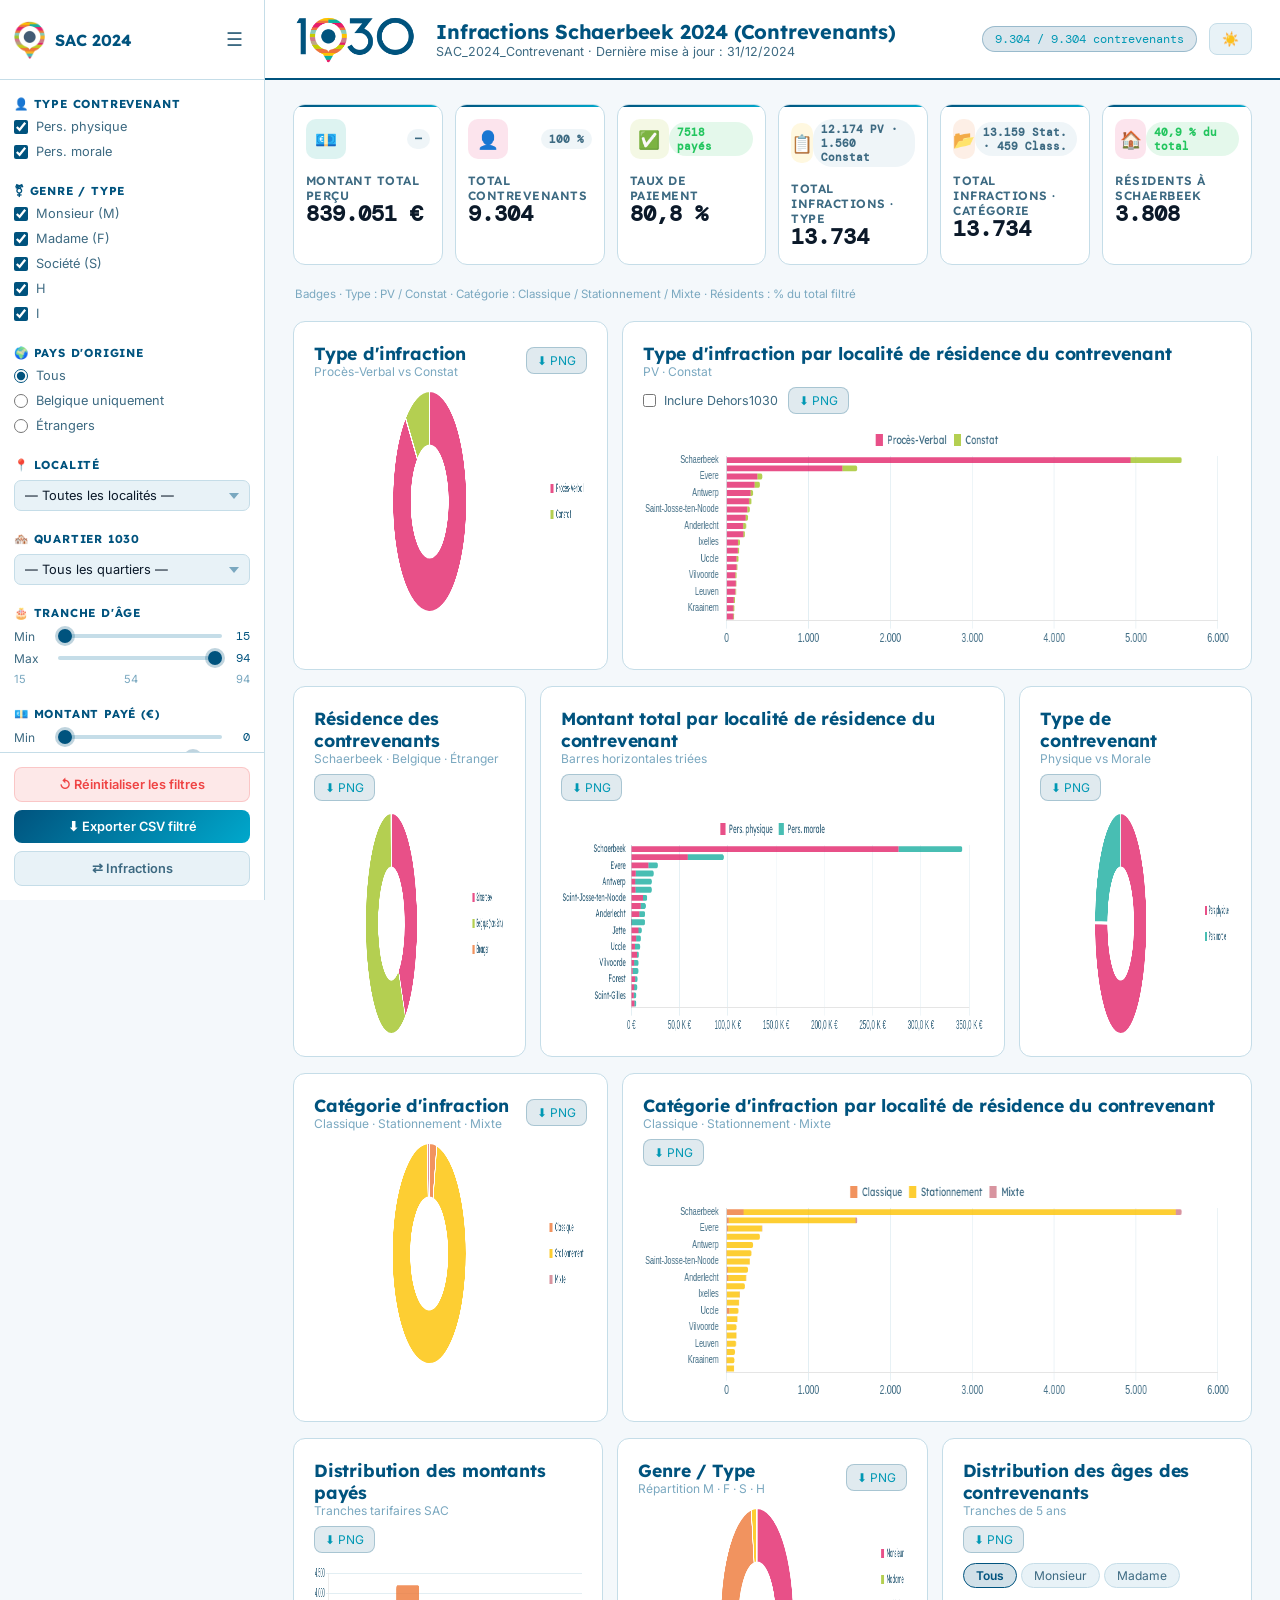
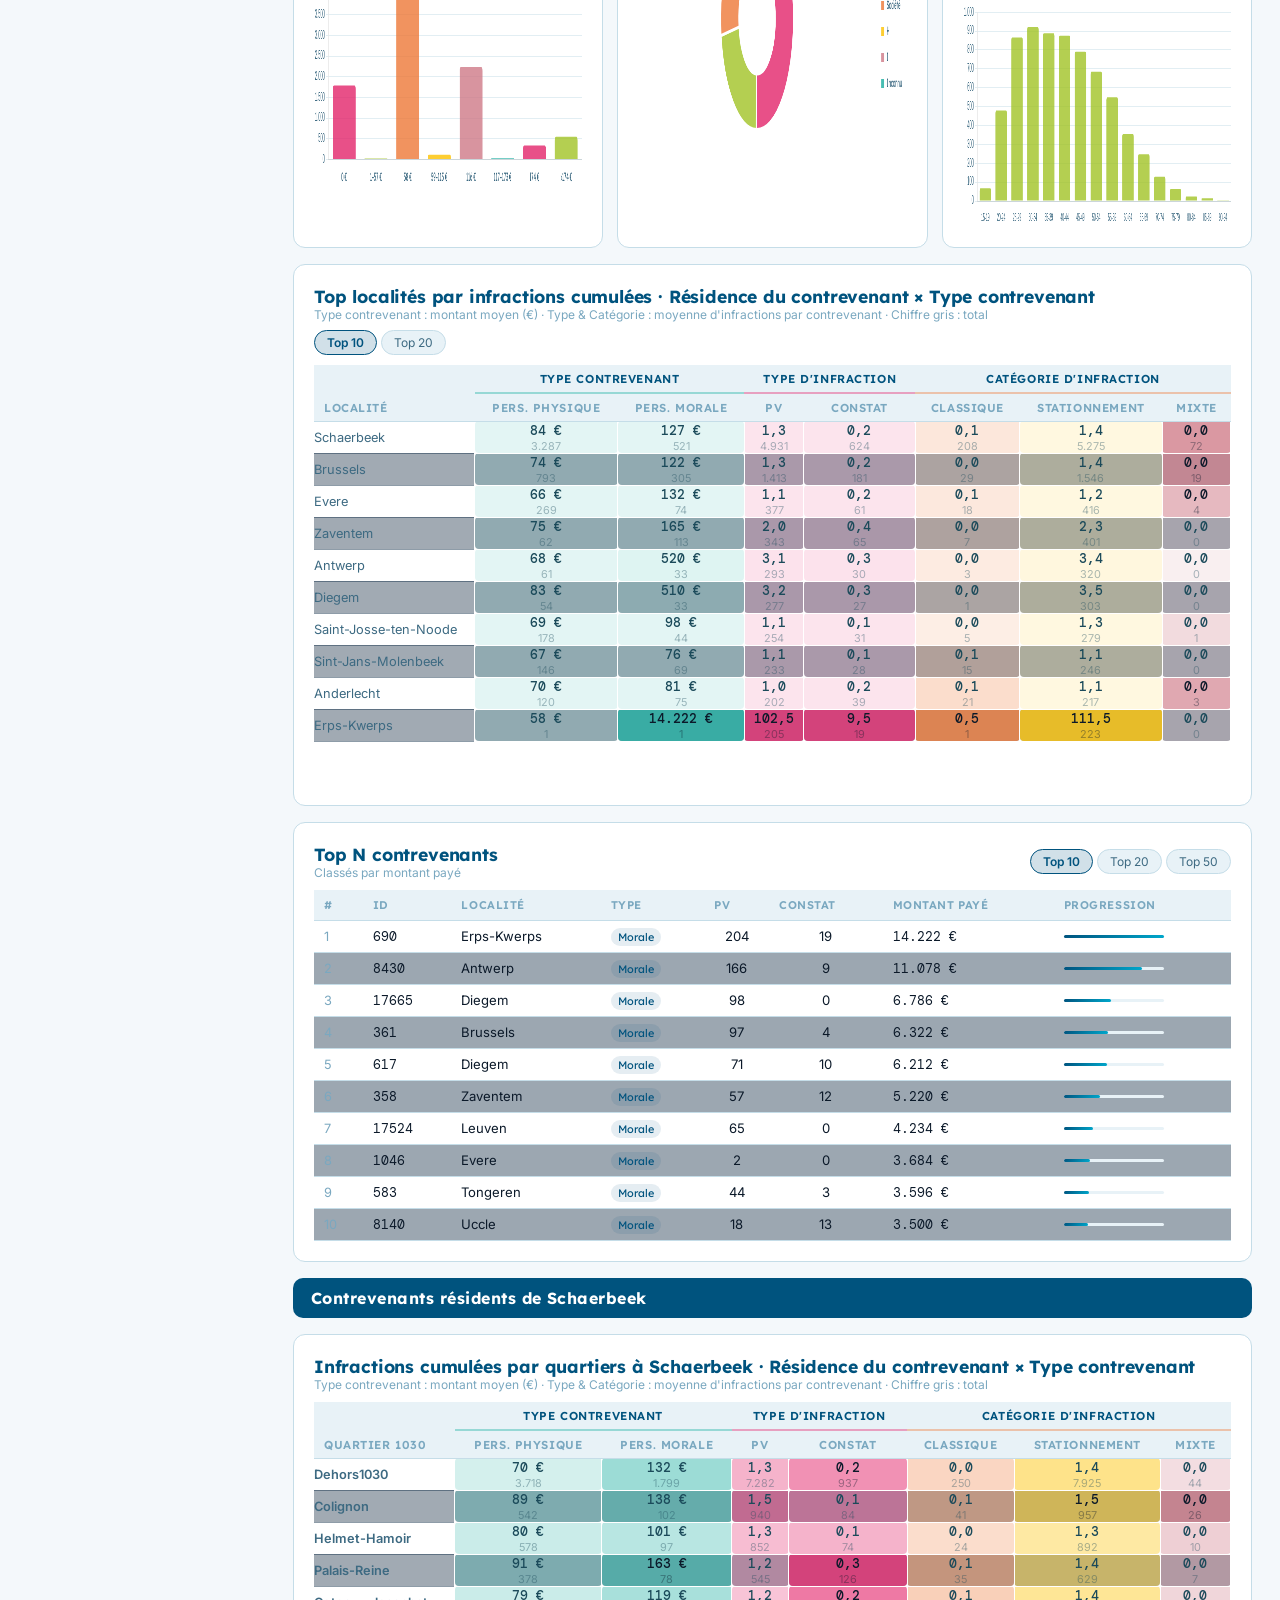
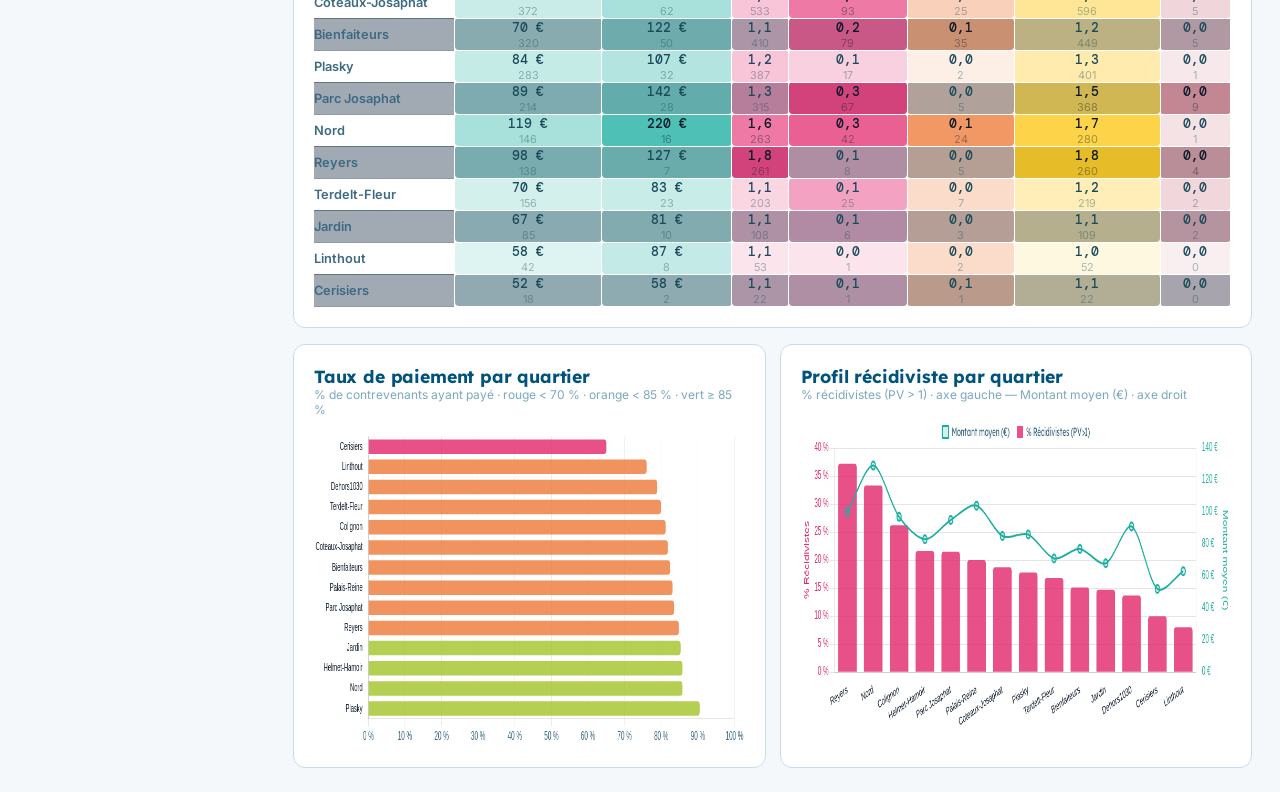
==== SAC2024_Charts1030_Contrevenant.html @ 7cb80674 "Study statistics of the Sanctions Administratives Communales (SAC) in the commune of Schaerbeek duri" ====
﻿<!DOCTYPE html>
<html lang="fr">
<head>
<meta charset="UTF-8">
<meta name="viewport" content="width=device-width,initial-scale=1">
<title>SAC 2024 — Contrevenants · Schaerbeek 1030</title>
<link href="https://fonts.googleapis.com/css2?family=Lexend+Deca:wght@300;400;600;700&family=Inter:wght@400;500;600;700&family=DM+Mono:wght@400;500&display=swap" rel="stylesheet">
<script src="js/chart.umd.min.js"></script>
<link rel="stylesheet" href="css/styles1030.css">
</head>
<body class="light">
<div id="app">

<!-- SIDEBAR -->
<aside id="sidebar">
  <div class="sbh">
    <div class="logo-area">
      <!-- logo: images/1030_Icon.png -->
      <img src="images/1030_Icon.png" class="logo-icon" alt="1030">
      <span class="logo-txt">SAC 2024</span>
    </div>
    <button id="sbToggle" title="Réduire">☰</button>
  </div>

  <div class="sb-body">
    <!-- Type contrevenant -->
    <div class="sbf">
      <span class="sbf-label">👤 Type contrevenant</span>
      <div class="cbg">
        <label class="cb-row"><input type="checkbox" id="cbPhys" checked onchange="onTypeChange()"> Pers. physique</label>
        <label class="cb-row"><input type="checkbox" id="cbMor" checked onchange="onTypeChange()"> Pers. morale</label>
      </div>
    </div>

    <!-- Genre -->
    <div class="sbf">
      <span class="sbf-label">⚧ Genre / Type</span>
      <div class="cbg">
        <label class="cb-row"><input type="checkbox" class="cbGenre" value="M" checked onchange="onGenreChange()"> Monsieur (M)</label>
        <label class="cb-row"><input type="checkbox" class="cbGenre" value="F" checked onchange="onGenreChange()"> Madame (F)</label>
        <label class="cb-row"><input type="checkbox" class="cbGenre" value="S" checked onchange="onGenreChange()"> Société (S)</label>
        <label class="cb-row"><input type="checkbox" class="cbGenre" value="H" checked onchange="onGenreChange()"> H</label>
        <label class="cb-row"><input type="checkbox" class="cbGenre" value="I" checked onchange="onGenreChange()"> I</label>
      </div>
    </div>

    <!-- Pays -->
    <div class="sbf">
      <span class="sbf-label">🌍 Pays d'origine</span>
      <div class="cbg">
        <label class="cb-row"><input type="radio" name="rPays" value="all" checked onchange="onPaysChange()"> Tous</label>
        <label class="cb-row"><input type="radio" name="rPays" value="belgium" onchange="onPaysChange()"> Belgique uniquement</label>
        <label class="cb-row"><input type="radio" name="rPays" value="autres" onchange="onPaysChange()"> Étrangers</label>
      </div>
    </div>

    <!-- Localité dropdown -->
    <div class="sbf">
      <span class="sbf-label">📍 Localité</span>
      <select id="locSearch" onchange="onLocSearch()">
        <option value="">— Toutes les localités —</option>
      </select>
      <div id="locCount" style="font-size:.7rem;color:var(--t3);margin-top:4px"></div>
    </div>

    <!-- Quartier 1030 -->
    <div class="sbf">
      <span class="sbf-label">🏘️ Quartier 1030</span>
      <select id="quartierFilter" onchange="onQuartierChange()">
        <option value="all">— Tous les quartiers —</option>
        <option value="Dehors1030">Dehors1030</option>
        <option value="Bienfaiteurs">Bienfaiteurs</option>
        <option value="Cerisiers">Cerisiers</option>
        <option value="Colignon">Colignon</option>
        <option value="Coteaux-Josaphat">Coteaux-Josaphat</option>
        <option value="Helmet-Hamoir">Helmet-Hamoir</option>
        <option value="Jardin">Jardin</option>
        <option value="Linthout">Linthout</option>
        <option value="Nord">Nord</option>
        <option value="Palais-Reine">Palais-Reine</option>
        <option value="Parc Josaphat">Parc Josaphat</option>
        <option value="Plasky">Plasky</option>
        <option value="Reyers">Reyers</option>
        <option value="Terdelt-Fleur">Terdelt-Fleur</option>
      </select>
    </div>

    <!-- Âge -->
    <div class="sbf">
      <span class="sbf-label">🎂 Tranche d'âge</span>
      <div class="slr"><label>Min</label><input type="range" id="rAgeMin" min="15" max="94" value="15" oninput="onAgeChange()"><span class="rv" id="ageMinLbl">15</span></div>
      <div class="slr"><label>Max</label><input type="range" id="rAgeMax" min="15" max="94" value="94" oninput="onAgeChange()"><span class="rv" id="ageMaxLbl">94</span></div>
      <div class="rl"><span>15</span><span>54</span><span>94</span></div>
    </div>

    <!-- Montant -->
    <div class="sbf">
      <span class="sbf-label">💶 Montant payé (€)</span>
      <div class="slr"><label>Min</label><input type="range" id="rMntMin" min="0" max="14222" value="0" step="10" oninput="onMontantChange()"><span class="rv" id="mntMinLbl">0</span></div>
      <div class="slr"><label>Max</label><input type="range" id="rMntMax" min="0" max="14222" value="14222" step="10" oninput="onMontantChange()"><span class="rv" id="mntMaxLbl">14 222</span></div>
      <div class="rl"><span>0 €</span><span>7 111 €</span><span>14 222 €</span></div>
    </div>

    <!-- Chips filtres actifs -->
    <div class="sbf">
      <span class="sbf-label">Filtres actifs</span>
      <div id="chips"></div>
    </div>
  </div>

  <div class="sb-btns">
    <button class="sb-btn" onclick="resetAll()">↺ Réinitialiser les filtres</button>
    <button class="sb-btn primary" onclick="exportCSV()">⬇ Exporter CSV filtré</button>
    <a class="bnav" href="SAC2024_Charts1030_Infractions.html">⇄ Infractions</a>
  </div>
</aside>

<!-- MAIN -->
<div id="main">
  <!-- HEADER -->
  <header id="hdr">
    <div class="hdr-left">
      <img src="images/schaerbeek1030_logo.png" class="hdr-logo" alt="Schaerbeek 1030">
      <div>
        <div class="hdr-title">Infractions Schaerbeek 2024 (Contrevenants)</div>
        <div class="hdr-sub">SAC_2024_Contrevenant · Dernière mise à jour : 31/12/2024</div>
      </div>
    </div>
    <div class="hdr-right">
      <span id="badge">9.304 / 9.304 contrevenants</span>
      <button id="themeBtn" title="Thème clair/sombre">☀️</button>
    </div>
  </header>

  <!-- CONTENT -->
  <div id="content">

    <!-- KPI ROW 1 : 4 KPIs -->
    <div class="kg">
      <div class="kc">
        <div class="kc-top">
          <div class="kico tl">💶</div>
          <div class="kbdgs">
            <span class="kbdg nu" id="k1b1">—</span>
          </div>
        </div>
        <div class="kc-label">Montant total perçu</div>
        <div class="kc-val" id="k1v">—</div>
      </div>
      <div class="kc">
        <div class="kc-top">
          <div class="kico pk">👤</div>
          <div class="kbdgs">
            <span class="kbdg nu" id="k2b1">—</span>
          </div>
        </div>
        <div class="kc-label">Total contrevenants</div>
        <div class="kc-val" id="k2v">—</div>
      </div>
      <div class="kc">
        <div class="kc-top">
          <div class="kico gr">✅</div>
          <div class="kbdgs">
            <span class="kbdg nu" id="k3b1">—</span>
          </div>
        </div>
        <div class="kc-label">Taux de paiement</div>
        <div class="kc-val" id="k3v">—</div>
      </div>
      <div class="kc">
        <div class="kc-top">
          <div class="kico yw">📋</div>
          <div class="kbdgs">
            <span class="kbdg nu" id="k4b1">—</span>
          </div>
        </div>
        <div class="kc-label">Total infractions · Type</div>
        <div class="kc-val" id="k4v">—</div>
      </div>
      <div class="kc">
        <div class="kc-top">
          <div class="kico or">📂</div>
          <div class="kbdgs">
            <span class="kbdg nu" id="k5b1">—</span>
          </div>
        </div>
        <div class="kc-label">Total infractions · Catégorie</div>
        <div class="kc-val" id="k5v">—</div>
      </div>
      <div class="kc">
        <div class="kc-top">
          <div class="kico pk">🏠</div>
          <div class="kbdgs">
            <span class="kbdg nu" id="k6b1">—</span>
          </div>
        </div>
        <div class="kc-label">Résidents à Schaerbeek</div>
        <div class="kc-val" id="k6v">—</div>
      </div>
    </div>
    <div class="knote">Badges · Type : PV / Constat · Catégorie : Classique / Stationnement / Mixte · Résidents : % du total filtré</div>

    <!-- ROW A : G4a donut + G5a barres (type d'infraction) -->
    <div class="grid-1-2">
      <div class="card">
        <div class="card-hdr">
          <div><div class="card-title">Type d'infraction</div><div class="card-sub">Procès-Verbal vs Constat</div></div>
          <button class="dl-btn" onclick="dlChart('g4c','type_infraction')">⬇ PNG</button>
        </div>
        <div class="chart-wrap" style="height:225px"><canvas id="g4c"></canvas></div>
      </div>
      <div class="card">
        <div class="card-hdr">
          <div><div class="card-title">Type d'infraction par localité de résidence du contrevenant</div><div class="card-sub">PV · Constat</div></div>
          <div style="display:flex;align-items:center;gap:10px">
            <label class="toggle-row"><input type="checkbox" id="toggleDehors" onchange="g5(getFiltered());g5b(getFiltered())"> Inclure Dehors1030</label>
            <button class="dl-btn" onclick="dlChart('g5c','type_infraction_localite')">⬇ PNG</button>
          </div>
        </div>
        <div class="chart-wrap" style="height:225px"><canvas id="g5c"></canvas></div>
      </div>
    </div>

    <!-- ROW B : G0 + G3 + G1 -->
    <div class="grid-1-2-1">
      <div class="card">
        <div class="card-hdr">
          <div><div class="card-title">Résidence des contrevenants</div><div class="card-sub">Schaerbeek · Belgique · Étranger</div></div>
          <button class="dl-btn" onclick="dlChart('g0c','residence_contrevenants')">⬇ PNG</button>
        </div>
        <div class="chart-wrap" style="height:225px"><canvas id="g0c"></canvas></div>
      </div>
      <div class="card">
        <div class="card-hdr">
          <div><div class="card-title">Montant total par localité de résidence du contrevenant</div><div class="card-sub">Barres horizontales triées</div></div>
          <button class="dl-btn" onclick="dlChart('g3c','montant_quartier')">⬇ PNG</button>
        </div>
        <div class="chart-wrap" style="height:225px"><canvas id="g3c"></canvas></div>
      </div>
      <div class="card">
        <div class="card-hdr">
          <div><div class="card-title">Type de contrevenant</div><div class="card-sub">Physique vs Morale</div></div>
          <button class="dl-btn" onclick="dlChart('g1c','type_contrevenant')">⬇ PNG</button>
        </div>
        <div class="chart-wrap" style="height:225px"><canvas id="g1c"></canvas></div>
      </div>
    </div>

    <!-- ROW C : G4b donut + G5b barres (catégorie d'infraction) -->
    <div class="grid-1-2">
      <div class="card">
        <div class="card-hdr">
          <div><div class="card-title">Catégorie d'infraction</div><div class="card-sub">Classique · Stationnement · Mixte</div></div>
          <button class="dl-btn" onclick="dlChart('g4bc','categorie_infraction')">⬇ PNG</button>
        </div>
        <div class="chart-wrap" style="height:225px"><canvas id="g4bc"></canvas></div>
      </div>
      <div class="card">
        <div class="card-hdr">
          <div><div class="card-title">Catégorie d'infraction par localité de résidence du contrevenant</div><div class="card-sub">Classique · Stationnement · Mixte</div></div>
          <button class="dl-btn" onclick="dlChart('g5bc','categorie_infraction_localite')">⬇ PNG</button>
        </div>
        <div class="chart-wrap" style="height:225px"><canvas id="g5bc"></canvas></div>
      </div>
    </div>

    <!-- ROW D : G6 + G2 + G8 -->
    <div class="grid3">
      <div class="card">
        <div class="card-hdr">
          <div><div class="card-title">Distribution des montants payés</div><div class="card-sub">Tranches tarifaires SAC</div></div>
          <button class="dl-btn" onclick="dlChart('g6c','distribution_montants')">⬇ PNG</button>
        </div>
        <div class="chart-wrap" style="height:225px"><canvas id="g6c"></canvas></div>
      </div>
      <div class="card">
        <div class="card-hdr">
          <div><div class="card-title">Genre / Type</div><div class="card-sub">Répartition M · F · S · H</div></div>
          <button class="dl-btn" onclick="dlChart('g2c','genre_type')">⬇ PNG</button>
        </div>
        <div class="chart-wrap" style="height:225px"><canvas id="g2c"></canvas></div>
      </div>
      <div class="card">
        <div class="card-hdr">
          <div><div class="card-title">Distribution des âges des contrevenants</div><div class="card-sub">Tranches de 5 ans</div></div>
          <button class="dl-btn" onclick="dlChart('g8c','distribution_ages')">⬇ PNG</button>
        </div>
        <div class="pill-row" style="margin-bottom:4px">
          <button class="pill active" onclick="setG8Pill(this,'Tous')">Tous</button>
          <button class="pill" onclick="setG8Pill(this,'M')">Monsieur</button>
          <button class="pill" onclick="setG8Pill(this,'F')">Madame</button>
        </div>
        <div class="chart-wrap" style="height:225px"><canvas id="g8c"></canvas></div>
      </div>
    </div>

    <!-- ROW F : G9 completo -->
    <div class="card">
      <div class="card-hdr">
        <div><div class="card-title">Top localités par infractions cumulées · Résidence du contrevenant × Type contrevenant</div><div class="card-sub">Type contrevenant : montant moyen (€) · Type &amp; Catégorie : moyenne d'infractions par contrevenant · Chiffre gris : total</div></div>
        <div class="pill-row">
          <button class="pill active" onclick="setG9Top(this,10)">Top 10</button>
          <button class="pill" onclick="setG9Top(this,20)">Top 20</button>
        </div>
      </div>
      <div id="g9" style="overflow-x:auto"></div>
    </div>


    <!-- ROW H : G11 — déplacé après G9 -->
    <div class="card">
      <div class="card-hdr">
        <div><div class="card-title">Top N contrevenants</div><div class="card-sub">Classés par montant payé</div></div>
        <div class="pill-row">
          <button class="pill active" onclick="setTopN(this,10)">Top 10</button>
          <button class="pill" onclick="setTopN(this,20)">Top 20</button>
          <button class="pill" onclick="setTopN(this,50)">Top 50</button>
        </div>
      </div>
      <div id="g11" style="overflow-x:auto"></div>
    </div>

    <!-- SECTION : Résidents de Schaerbeek -->
    <div class="section-hdr">Contrevenants résidents de Schaerbeek</div>

    <!-- ROW G9b : Heatmap par Quartier 1030 -->
    <div class="card">
      <div class="card-hdr">
        <div><div class="card-title">Infractions cumulées par quartiers à Schaerbeek · Résidence du contrevenant × Type contrevenant</div><div class="card-sub">Type contrevenant : montant moyen (€) · Type &amp; Catégorie : moyenne d'infractions par contrevenant · Chiffre gris : total</div></div>
      </div>
      <div id="g9b" style="overflow-x:auto"></div>
    </div>

    <!-- ROW G12-G13 : Taux paiement + Profil récidiviste par quartier -->
    <div class="grid2">
      <div class="card">
        <div class="card-hdr">
          <div>
            <div class="card-title">Taux de paiement par quartier</div>
            <div class="card-sub">% de contrevenants ayant payé · rouge &lt; 70 % · orange &lt; 85 % · vert ≥ 85 %</div>
          </div>
        </div>
        <div style="height:320px;position:relative"><canvas id="g12c"></canvas></div>
      </div>
      <div class="card">
        <div class="card-hdr">
          <div>
            <div class="card-title">Profil récidiviste par quartier</div>
            <div class="card-sub">% récidivistes (PV &gt; 1) · axe gauche — Montant moyen (€) · axe droit</div>
          </div>
        </div>
        <div style="height:320px;position:relative"><canvas id="g13c"></canvas></div>
      </div>
    </div>

  </div><!-- /content -->
</div><!-- /main -->
</div><!-- /app -->

<script src="data/SAC2024_Contrevenant.js"></script>
<script src="js/dashboard_contrevenant.js"></script>
</body>
</html>
---- css/styles1030.css ----
/* ═══════════════════════════════════════════════════════════════
   GIS1030 · SAC 2024 · Feuille de styles unifiée
   Couvre : SAC2024_Charts1030_Contrevenant.html
            SAC2024_Charts1030_Infractions.html
   ═══════════════════════════════════════════════════════════════ */

/* ── VARIABLES ──────────────────────────────────────────────── */
:root{
  --bg:#0b1929;--card:#0f2337;--card2:#142b42;
  --border:#1e3a52;--p1:#00537e;--p2:#00a8cc;
  --grad:linear-gradient(135deg,#00537e,#00a8cc);
  --green:#22c55e;--red:#ef4444;--orange:#f97316;
  --yellow:#eab308;--teal:#00bcd4;--pink:#ec4899;
  --t1:#e8f4f8;--t2:#7aa8c0;--t3:#3d6a82;
  --sb-w:265px;--sb-col:54px;--hdr:80px;--tr:0.3s ease;
}
body.light{
  --bg:#f4f8fb;--card:#ffffff;--card2:#e8f2f7;
  --border:#c5dde8;--t1:#0b1929;--t2:#3d6a82;--t3:#7aa8c0;
  --p1:#00537e;--p2:#0098b4;
}

/* ── BASE ───────────────────────────────────────────────────── */
*,*::before,*::after{box-sizing:border-box;margin:0;padding:0}
html{scroll-behavior:smooth}
body{font-family:'Inter',sans-serif;background:var(--bg);color:var(--t1);min-height:100vh;transition:background var(--tr),color var(--tr)}
::-webkit-scrollbar{width:5px;height:5px}
::-webkit-scrollbar-track{background:var(--bg)}
::-webkit-scrollbar-thumb{background:#1e3a52;border-radius:3px}
::-webkit-scrollbar-thumb:hover{background:var(--p1)}

/* ── APP WRAPPER ────────────────────────────────────────────── */
#app{display:flex;min-height:100vh}

/* ── SIDEBAR ────────────────────────────────────────────────── */
#sidebar{
  position:fixed;top:0;left:0;height:100vh;width:var(--sb-w);
  background:var(--card);border-right:1px solid var(--border);
  display:flex;flex-direction:column;transition:width var(--tr);
  z-index:100;overflow:hidden;
}
/* Contrevenant: .collapsed — Infraction: .col */
#sidebar.collapsed,#sidebar.col{width:var(--sb-col)}
#sidebar.collapsed .sb-body,#sidebar.col .sbc{opacity:0;visibility:hidden;pointer-events:none;transition:opacity var(--tr),visibility var(--tr)}
#sidebar.collapsed .logo-txt,#sidebar.col .logo-txt{display:none}
#sidebar.collapsed .sb-btns{max-height:0;overflow:hidden;opacity:0;padding:0;pointer-events:none}
#sidebar.collapsed .sbh,#sidebar.col .sbh{justify-content:space-between;padding:0 8px}
#sidebar.collapsed #sbToggle,#sidebar.col .tbtn{color:var(--p1);background:rgba(0,83,126,.12);border-radius:8px;width:40px;height:40px}

/* ── SIDEBAR HEADER ─────────────────────────────────────────── */
.sbh{display:flex;align-items:center;justify-content:space-between;padding:0 14px;height:var(--hdr);border-bottom:1px solid var(--border);flex-shrink:0;background:var(--card);position:sticky;top:0;z-index:2}
.logo-area{display:flex;align-items:center;gap:10px;overflow:hidden}
.logo-icon{height:38px;width:auto;flex-shrink:0}
.logo-txt{font-size:1rem;font-weight:700;font-family:'Lexend Deca',sans-serif;color:var(--p1);white-space:nowrap}

/* Toggle: #sbToggle (Contrevenant) · .tbtn (Infraction) */
#sbToggle,.tbtn{background:none;border:none;cursor:pointer;color:var(--t2);font-size:1.2rem;padding:6px;border-radius:6px;display:flex;align-items:center;justify-content:center;flex-shrink:0;transition:color .2s,background .2s;width:32px;height:32px}
#sbToggle:hover,.tbtn:hover{color:var(--p1);background:rgba(0,83,126,.15)}

/* ── SIDEBAR BODY ───────────────────────────────────────────── */
/* .sb-body (Contrevenant) · .sbc (Infraction) */
.sb-body,.sbc{flex:1;overflow-y:auto;overflow-x:hidden;padding:16px 14px}

/* Filter sections: .fls (Infraction) · aside .sbf (Contrevenant) */
.fls{margin-bottom:20px}
aside#sidebar .sbf{margin-bottom:20px}

/* Sidebar footer buttons: nav .sbf (Infraction only) */
nav#sidebar .sbf{padding:14px;border-top:1px solid var(--border);flex-shrink:0;display:flex;flex-direction:column;gap:8px;max-height:200px;overflow:hidden;transition:max-height var(--tr),opacity var(--tr),padding var(--tr)}
nav#sidebar.col .sbf{max-height:0;overflow:hidden;opacity:0;pointer-events:none;padding:0}

/* Filter labels: .sbf-label (Contrevenant) · .fll (Infraction) */
.sbf-label,.fll{font-size:.72rem;font-weight:700;letter-spacing:.07em;text-transform:uppercase;color:var(--p1);margin-bottom:8px;display:block;font-family:'Lexend Deca',sans-serif}
.sbf-sep{border:none;border-top:1px solid var(--border);margin:8px 0}

/* Checkboxes/radios: .cb-row (Contrevenant) · .cbi (Infraction) */
.cb-row,.cbi{display:flex;align-items:center;gap:8px;cursor:pointer;font-size:.8rem;color:var(--t2);margin-bottom:4px}
.cb-row:hover,.cbi:hover{color:var(--t1)}
.cb-row input[type=checkbox],.cbi input[type=checkbox]{width:14px;height:14px;accent-color:var(--p1);cursor:pointer}
.cb-row input[type=radio]{width:14px;height:14px;accent-color:var(--p1);cursor:pointer}
.cbg{display:flex;flex-direction:column;gap:6px}

/* Range sliders */
input[type=range]{-webkit-appearance:none;appearance:none;flex:1;height:4px;border-radius:2px;background:var(--border);outline:none;cursor:pointer;width:100%;accent-color:var(--p1)}
input[type=range]::-webkit-slider-thumb{-webkit-appearance:none;width:14px;height:14px;border-radius:50%;background:var(--p1);cursor:pointer;box-shadow:0 0 0 3px rgba(0,83,126,.25)}
input[type=range]::-moz-range-thumb{width:14px;height:14px;border-radius:50%;background:var(--p1);cursor:pointer;border:none}
.range-wrap{padding:4px 0 8px}
.range-vals{display:flex;justify-content:space-between;font-family:'DM Mono',monospace;font-size:.75rem;color:var(--t2);margin-bottom:4px}
.slr{display:flex;align-items:center;gap:8px;margin-bottom:6px}
.slr label{font-size:.75rem;color:var(--t2);white-space:nowrap;min-width:36px}
.rl{display:flex;justify-content:space-between;font-size:.7rem;color:var(--t3);margin-top:2px}
.rv{font-family:'DM Mono',monospace;font-size:.75rem;color:var(--p1);min-width:20px;text-align:right}

/* Selects (Contrevenant) — même aspect que .mst (Infraction) */
select#locSearch,select#quartierFilter{
  width:100%;padding:7px 10px;
  background-color:var(--card2);
  background-image:url("data:image/svg+xml,%3Csvg xmlns='http://www.w3.org/2000/svg' width='10' height='6'%3E%3Cpath d='M0 0l5 6 5-6z' fill='%237aa8c0'/%3E%3C/svg%3E");
  background-repeat:no-repeat;
  background-position:right 10px center;
  border:1px solid var(--border);border-radius:7px;
  color:var(--t1);font-size:.8rem;font-family:'Inter',sans-serif;
  cursor:pointer;outline:none;
  -webkit-appearance:none;appearance:none;
}
select#locSearch:focus,select#quartierFilter:focus{border-color:var(--p1)}
select#locSearch:hover,select#quartierFilter:hover{border-color:var(--p1)}

/* Multiselect dropdown (Infraction) */
.msd{position:relative}
.mst{width:100%;background:var(--card2);border:1px solid var(--border);border-radius:7px;padding:7px 10px;font-size:.8rem;color:var(--t1);cursor:pointer;display:flex;align-items:center;justify-content:space-between;font-family:'Inter',sans-serif}
.mst:hover{border-color:var(--p1)}
.msdp{position:absolute;top:calc(100% + 4px);left:0;right:0;background:var(--card2);border:1px solid var(--border);border-radius:7px;z-index:200;max-height:180px;overflow-y:auto;display:none;box-shadow:0 8px 24px rgba(0,0,0,.3)}
.msdp.open{display:block}
.mso{padding:8px 12px;font-size:.8rem;cursor:pointer;display:flex;align-items:center;gap:8px;color:var(--t2);transition:background .15s}
.mso:hover{background:rgba(0,83,126,.1);color:var(--t1)}
.mso.sel{color:var(--p1)}
.mso input[type=checkbox]{accent-color:var(--p1);width:13px;height:13px}

/* Toggle buttons (Infraction) */
.tgg{display:flex;gap:4px;flex-wrap:wrap}
.tgb{background:var(--card2);border:1px solid var(--border);border-radius:6px;padding:5px 10px;font-size:.75rem;color:var(--t2);cursor:pointer;transition:all .2s;font-family:'Inter',sans-serif}
.tgb:hover{color:var(--t1);border-color:var(--t2)}
.tgb.act{background:rgba(0,83,126,.18);border-color:var(--p1);color:var(--p1);font-weight:600}

/* Chips: #chips (Contrevenant) · .chips (Infraction) */
#chips,.chips{display:flex;flex-wrap:wrap;gap:6px;margin-top:12px;min-height:0}
.chip{display:inline-flex;align-items:center;gap:5px;background:rgba(0,83,126,.14);border:1px solid rgba(0,83,126,.35);border-radius:20px;padding:3px 10px 3px 8px;font-size:.72rem;color:var(--p1);cursor:pointer}
.chip:hover{background:rgba(0,83,126,.22)}
.chip .rm{cursor:pointer;font-size:.85rem;line-height:1;color:var(--p1);opacity:.7}
.chip .rm:hover{opacity:1}

/* Sidebar buttons (Contrevenant) */
.sb-btns{padding:14px;border-top:1px solid var(--border);flex-shrink:0;display:flex;flex-direction:column;gap:8px;transition:max-height var(--tr),opacity var(--tr),padding var(--tr)}
.sb-btn{width:100%;padding:9px;border-radius:8px;font-size:.8rem;font-family:'Inter',sans-serif;cursor:pointer;font-weight:600;transition:all .2s;border:none}
.sb-btn:not(.primary){background:rgba(239,68,68,.12);color:var(--red);border:1px solid rgba(239,68,68,.2)}
.sb-btn:not(.primary):hover{background:rgba(239,68,68,.2)}
.sb-btn.primary{background:var(--grad);color:#fff}
.sb-btn.primary:hover{opacity:.9;transform:translateY(-1px)}

/* Navigation link button (shared) */
.bnav{display:block;width:100%;padding:9px;border:1px solid var(--border);border-radius:8px;font-size:.8rem;font-family:'Inter',sans-serif;cursor:pointer;font-weight:600;transition:all .2s;text-align:center;text-decoration:none;color:var(--t2);background:var(--card2)}
.bnav:hover{border-color:var(--p2);color:var(--p2);background:rgba(0,168,204,.08)}

/* Reset/export buttons (Infraction) */
.brst,.bexp{width:100%;padding:9px;border:none;border-radius:8px;font-size:.8rem;font-family:'Inter',sans-serif;cursor:pointer;font-weight:600;transition:all .2s}
.brst{background:rgba(239,68,68,.12);color:var(--red);border:1px solid rgba(239,68,68,.2)}
.brst:hover{background:rgba(239,68,68,.2)}
.bexp{background:var(--grad);color:#fff}
.bexp:hover{opacity:.9;transform:translateY(-1px)}

/* ── MAIN ───────────────────────────────────────────────────── */
#main{margin-left:var(--sb-w);flex:1;display:flex;flex-direction:column;min-height:100vh;transition:margin-left var(--tr)}
#main.sc{margin-left:var(--sb-col)}

/* ── HEADER ─────────────────────────────────────────────────── */
#hdr{position:sticky;top:0;z-index:50;height:var(--hdr);background:var(--card);border-bottom:2px solid var(--p1);display:flex;align-items:center;justify-content:space-between;padding:0 28px;backdrop-filter:blur(10px)}

/* Contrevenant header classes */
.hdr-left,.hdl{display:flex;align-items:center;gap:18px}
.hdr-logo{height:52px;width:auto}
.hdr-title,.hdt{font-size:1.25rem;font-weight:700;color:var(--p1);font-family:'Lexend Deca',sans-serif;letter-spacing:-.01em}
.hdr-sub,.hds{font-size:.78rem;color:var(--t2);font-family:'Inter',sans-serif}
.hdr-right,.hdr2{display:flex;align-items:center;gap:12px}
.hdtt{display:flex;flex-direction:column;gap:2px}

/* Badge: #badge (Contrevenant) · #rbdg (Infraction) */
#badge,#rbdg{background:rgba(0,83,126,.14);border:1px solid rgba(0,83,126,.3);border-radius:20px;padding:4px 12px;font-size:.78rem;font-family:'DM Mono',monospace;color:var(--p2);white-space:nowrap}

/* Theme button: #themeBtn (Contrevenant) · .thbtn (Infraction) */
#themeBtn,.thbtn{background:var(--card2);border:1px solid var(--border);border-radius:8px;padding:7px 12px;font-size:.85rem;cursor:pointer;color:var(--t1);transition:all .2s}
#themeBtn:hover,.thbtn:hover{border-color:var(--p1)}

/* ── CONTENT ────────────────────────────────────────────────── */
/* #content (Contrevenant) · #cnt (Infraction) */
#content,#cnt{padding:24px 28px;flex:1}
#content{display:flex;flex-direction:column;gap:16px}

/* ── KPI ────────────────────────────────────────────────────── */
.kg{display:grid;grid-template-columns:repeat(6,1fr);gap:12px;margin-bottom:6px}
.knote{font-size:.72rem;color:var(--t3);margin:0 0 4px 2px;font-family:'Inter',sans-serif}
.kc{background:var(--card);border:1px solid var(--border);border-radius:12px;padding:14px 12px;position:relative;overflow:hidden;cursor:default;transition:transform .2s,box-shadow .2s}
.kc::before{content:'';position:absolute;top:0;left:0;right:0;height:2px;background:var(--grad)}
.kc:hover{transform:translateY(-2px);box-shadow:0 8px 30px rgba(0,0,0,.3)}
.kc.pop{animation:kpop .3s ease}
@keyframes kpop{0%{transform:scale(1)}50%{transform:scale(1.06)}100%{transform:scale(1)}}
.kc-top,.ktop{display:flex;align-items:center;justify-content:space-between;margin-bottom:14px}
.kbdgs{display:flex;flex-direction:column;align-items:flex-end;gap:4px}
.kico{width:40px;height:40px;border-radius:10px;display:flex;align-items:center;justify-content:center;font-size:1.1rem}
.kico.tl,.kico.bl{background:rgba(27,174,161,.15)}
.kico.pk,.kico.pu{background:rgba(227,37,107,.12)}
.kico.gr{background:rgba(162,196,38,.12)}
.kico.yw,.kico.tl2{background:rgba(253,194,0,.12)}
.kico.or{background:rgba(238,121,55,.12)}
.kico.rs{background:rgba(207,122,135,.12)}
.kbdg{font-size:.7rem;font-weight:600;padding:3px 8px;border-radius:20px;display:flex;align-items:center;gap:3px;font-family:'DM Mono',monospace;cursor:help}
.kbdg.up{background:rgba(34,197,94,.12);color:var(--green)}
.kbdg.dn{background:rgba(239,68,68,.12);color:var(--red)}
.kbdg.nu{background:rgba(122,168,192,.12);color:var(--t2)}
.kc-val,.kval{font-size:1.35rem;font-weight:700;font-family:'DM Mono',monospace;color:var(--t1);line-height:1.1}
.kc-label,.klbl{font-size:.75rem;color:var(--t2);margin-top:4px;font-family:'Lexend Deca',sans-serif;font-weight:600;text-transform:uppercase;letter-spacing:.04em}

/* ── SECTION HEADER (Contrevenant) ─────────────────────────── */
.section-hdr{padding:10px 18px;background:var(--p1);border-radius:10px;color:#fff;font-family:'Lexend Deca',sans-serif;font-size:1rem;font-weight:700;letter-spacing:.03em}

/* ── GRIDS ──────────────────────────────────────────────────── */
/* Contrevenant grid system */
.grid2{display:grid;grid-template-columns:1fr 1fr;gap:14px}
.grid3{display:grid;grid-template-columns:1fr 1fr 1fr;gap:14px}
.grid-1-2{display:grid;grid-template-columns:1fr 2fr;gap:14px}
.grid-1-2-1{display:grid;grid-template-columns:1fr 2fr 1fr;gap:14px}
@media(max-width:900px){.grid-1-2{grid-template-columns:1fr}}
@media(max-width:1100px){.grid-1-2-1{grid-template-columns:1fr 1fr}}
@media(max-width:900px){.grid2{grid-template-columns:1fr}}
@media(max-width:1100px){.grid3{grid-template-columns:1fr 1fr}}
@media(max-width:700px){.grid-1-2-1,.grid3{grid-template-columns:1fr}}

/* Infraction grid system */
.cr{display:grid;gap:24px;margin-bottom:24px}
.cr.c2{grid-template-columns:1fr 1fr}
.cr.c3{grid-template-columns:1fr 1fr 1fr}

/* ── CARDS ──────────────────────────────────────────────────── */
.card,.cc{background:var(--card);border:1px solid var(--border);border-radius:12px;padding:20px;display:flex;flex-direction:column;gap:10px}
.cc{margin-bottom:24px}
.card-hdr,.ch{display:flex;align-items:center;justify-content:space-between;flex-wrap:wrap;gap:8px}
.ch{margin-bottom:16px}
.card-title,.ctit{font-size:1.1rem;font-weight:700;color:var(--p1);font-family:'Lexend Deca',sans-serif;letter-spacing:-.01em}
.card-sub{font-size:.75rem;color:var(--t3)}
.chr{display:flex;align-items:center;gap:8px;flex-wrap:wrap}
.dl-btn,.dlb{background:rgba(0,83,126,.12);border:1px solid rgba(0,83,126,.25);border-radius:8px;padding:5px 10px;font-size:.75rem;color:var(--p2);cursor:pointer;transition:all .2s;font-family:'Inter',sans-serif}
.dl-btn:hover,.dlb:hover{background:rgba(0,83,126,.22)}

/* ── CHARTS ─────────────────────────────────────────────────── */
.chart-wrap{position:relative;flex:none}
.donut-wrap{width:100%;height:225px;position:relative}
canvas{width:100%!important}
#g9,#g10{height:420px!important}

/* ── PILLS ──────────────────────────────────────────────────── */
.pill-row,.pls{display:flex;gap:4px;flex-wrap:wrap;align-items:center}
.pill,.pll{background:var(--card2);border:1px solid var(--border);border-radius:20px;padding:4px 12px;font-size:.75rem;color:var(--t2);cursor:pointer;transition:all .2s;font-family:'Inter',sans-serif}
.pill:hover,.pll:hover{color:var(--t1)}
.pill.active,.pll.act{background:rgba(0,83,126,.18);border-color:var(--p1);color:var(--p1);font-weight:600}

/* ── HEATMAP — Contrevenant ─────────────────────────────────── */
.heatmap-tbl{width:100%;border-collapse:collapse;font-size:.82rem}
.heatmap-tbl th{font-family:'Lexend Deca',sans-serif;font-size:.72rem;color:var(--t3);text-transform:uppercase;letter-spacing:.05em;padding:6px 10px;text-align:center;border-bottom:1px solid var(--border)}
.heatmap-tbl td{padding:0}
.hm-label{padding:6px 12px 6px 4px;color:var(--t2);font-size:.8rem;white-space:nowrap}
.hm-cell{padding:8px 12px;text-align:center;cursor:default;transition:opacity .2s;border:1px solid var(--card);border-radius:4px}
.hm-cell:hover{opacity:.85;transform:scale(1.02)}
.hm-val{display:block;font-family:'DM Mono',monospace;font-size:.82rem;font-weight:500}
.hm-cnt{display:block;font-size:.68rem;opacity:.7}

/* ── HEATMAP GRID — Infraction ──────────────────────────────── */
#hmg{display:grid;grid-template-columns:52px repeat(12,1fr);gap:3px}
.hmc{border-radius:5px;padding:5px 2px;text-align:center;font-size:.68rem;font-family:'DM Mono',monospace;display:flex;align-items:center;justify-content:center;min-height:32px;cursor:default;transition:transform .15s;position:relative}
.hmc:hover{transform:scale(1.08);z-index:2}
.hmh{font-size:.68rem;font-weight:600;color:var(--t2);display:flex;align-items:center;justify-content:center}
.hmdl{font-size:.7rem;color:var(--t2);display:flex;align-items:center;justify-content:flex-end;padding-right:6px}

/* ── TOP TABLE — Contrevenant ───────────────────────────────── */
.top-tbl{width:100%;border-collapse:collapse;font-size:.82rem}
.top-tbl th{font-family:'Lexend Deca',sans-serif;font-size:.7rem;color:var(--t3);text-transform:uppercase;letter-spacing:.05em;padding:8px 10px;border-bottom:1px solid var(--border);text-align:left;cursor:pointer;user-select:none}
.top-tbl th:hover{color:var(--t1)}
.top-tbl td{padding:7px 10px;border-bottom:1px solid var(--border);color:var(--t1);vertical-align:middle}
.top-tbl tr.alt td{background:rgba(0,83,126,.03)}
.top-tbl tr:hover td{background:rgba(27,174,161,.06)}
.mono{font-family:'DM Mono',monospace}
.pill-type{font-size:.68rem;padding:2px 7px;border-radius:10px;font-family:'Lexend Deca',sans-serif}
.pill-type.phys{background:rgba(227,37,107,.1);color:#c01250}
.pill-type.mor{background:rgba(0,83,126,.1);color:var(--p1)}
.bar-prog{height:3px;background:var(--card2);border-radius:2px;width:100px}
.bar-fill{height:100%;background:var(--grad);border-radius:2px;transition:width .4s}

/* ── DATA TABLE — Infraction ────────────────────────────────── */
.twrp{overflow-x:auto;border-radius:8px}
table{width:100%;border-collapse:collapse;font-size:.82rem}
thead th{background:var(--card2);padding:10px 14px;text-align:left;font-size:.72rem;font-weight:600;letter-spacing:.04em;color:var(--t2);text-transform:uppercase;cursor:pointer;white-space:nowrap;user-select:none}
thead th:hover{color:var(--t1)}
thead th.sa::after{content:' ▲'}
thead th.sd::after{content:' ▼'}
tbody tr{border-bottom:1px solid rgba(30,58,82,.5);transition:background .15s}
tbody tr:nth-child(even){background:rgba(20,43,66,.4)}
tbody tr:hover{background:rgba(0,83,126,.07)}
td{padding:10px 14px;color:var(--t1)}
.tn{font-family:'DM Mono',monospace;text-align:right}
.tr2{font-family:'DM Mono',monospace;font-weight:600;text-align:right}
.tr2.g{color:var(--green)}.tr2.o{color:var(--orange)}.tr2.r{color:var(--red)}
.pb{height:3px;border-radius:2px;background:var(--border);margin-top:4px;overflow:hidden}
.pf{height:100%;background:var(--grad);border-radius:2px;transition:width .3s}
.rk{display:inline-flex;align-items:center;justify-content:center;width:24px;height:24px;border-radius:6px;background:rgba(0,83,126,.15);color:var(--p1);font-size:.75rem;font-weight:600;font-family:'DM Mono',monospace}
.tctl{display:flex;align-items:center;gap:12px;flex-wrap:wrap;margin-bottom:12px}
.dsel,.nsel{background:var(--card2);border:1px solid var(--border);border-radius:7px;padding:6px 10px;font-size:.8rem;color:var(--t1);font-family:'Inter',sans-serif;cursor:pointer;outline:none}
.dsel:focus,.nsel:focus{border-color:var(--p1)}

/* ── MISC ───────────────────────────────────────────────────── */
.toggle-row{display:flex;align-items:center;gap:8px;font-size:.78rem;color:var(--t2)}
.toggle-row input{accent-color:var(--p1)}

/* ── RESPONSIVE ─────────────────────────────────────────────── */
@media(max-width:1200px){.kg{grid-template-columns:repeat(3,1fr)}}
@media(max-width:1000px){.kg{grid-template-columns:repeat(3,1fr)}.cr.c3,.cr.c2{grid-template-columns:1fr}}
@media(max-width:700px){
  #sidebar{position:fixed}
  #main{margin-left:0!important}
  #content,#cnt{padding:16px}
  .kg{grid-template-columns:1fr 1fr}
  #hdr{padding:0 16px}
}
@media(max-width:480px){.kg{grid-template-columns:1fr}}
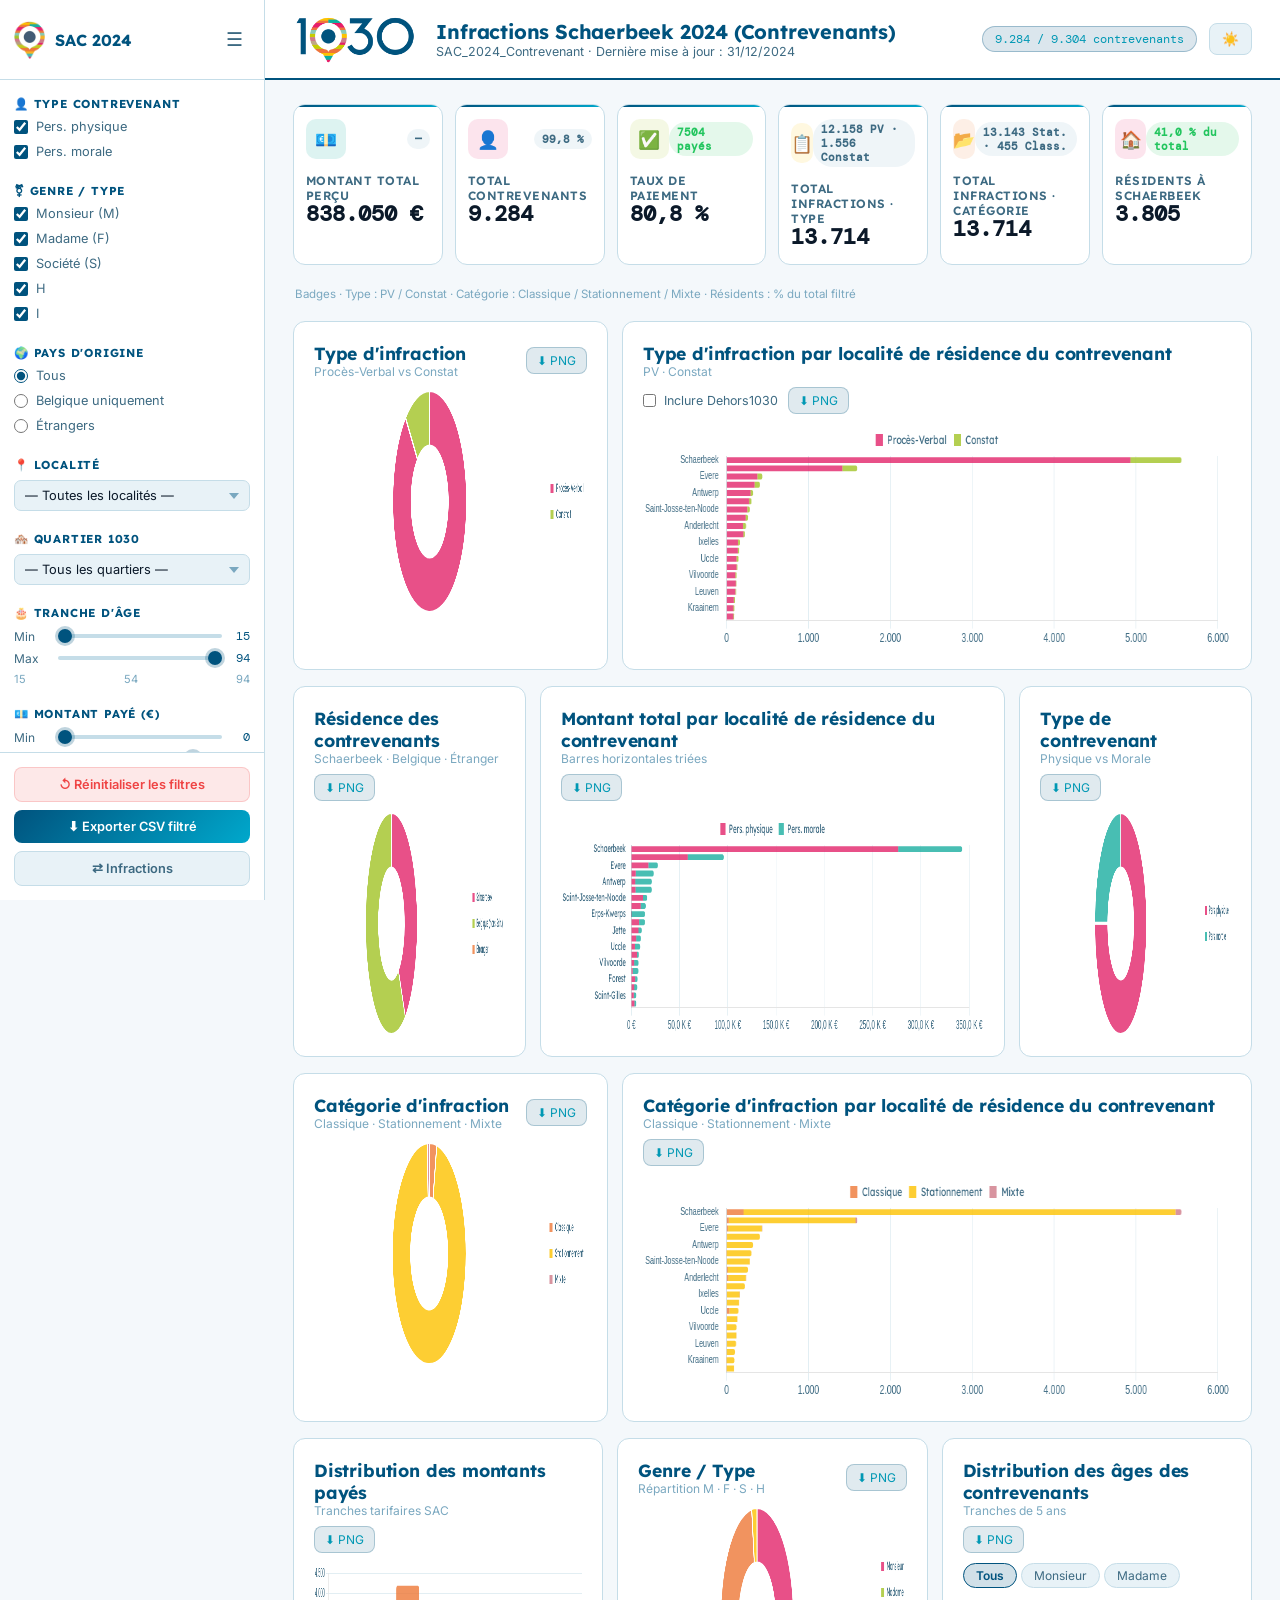
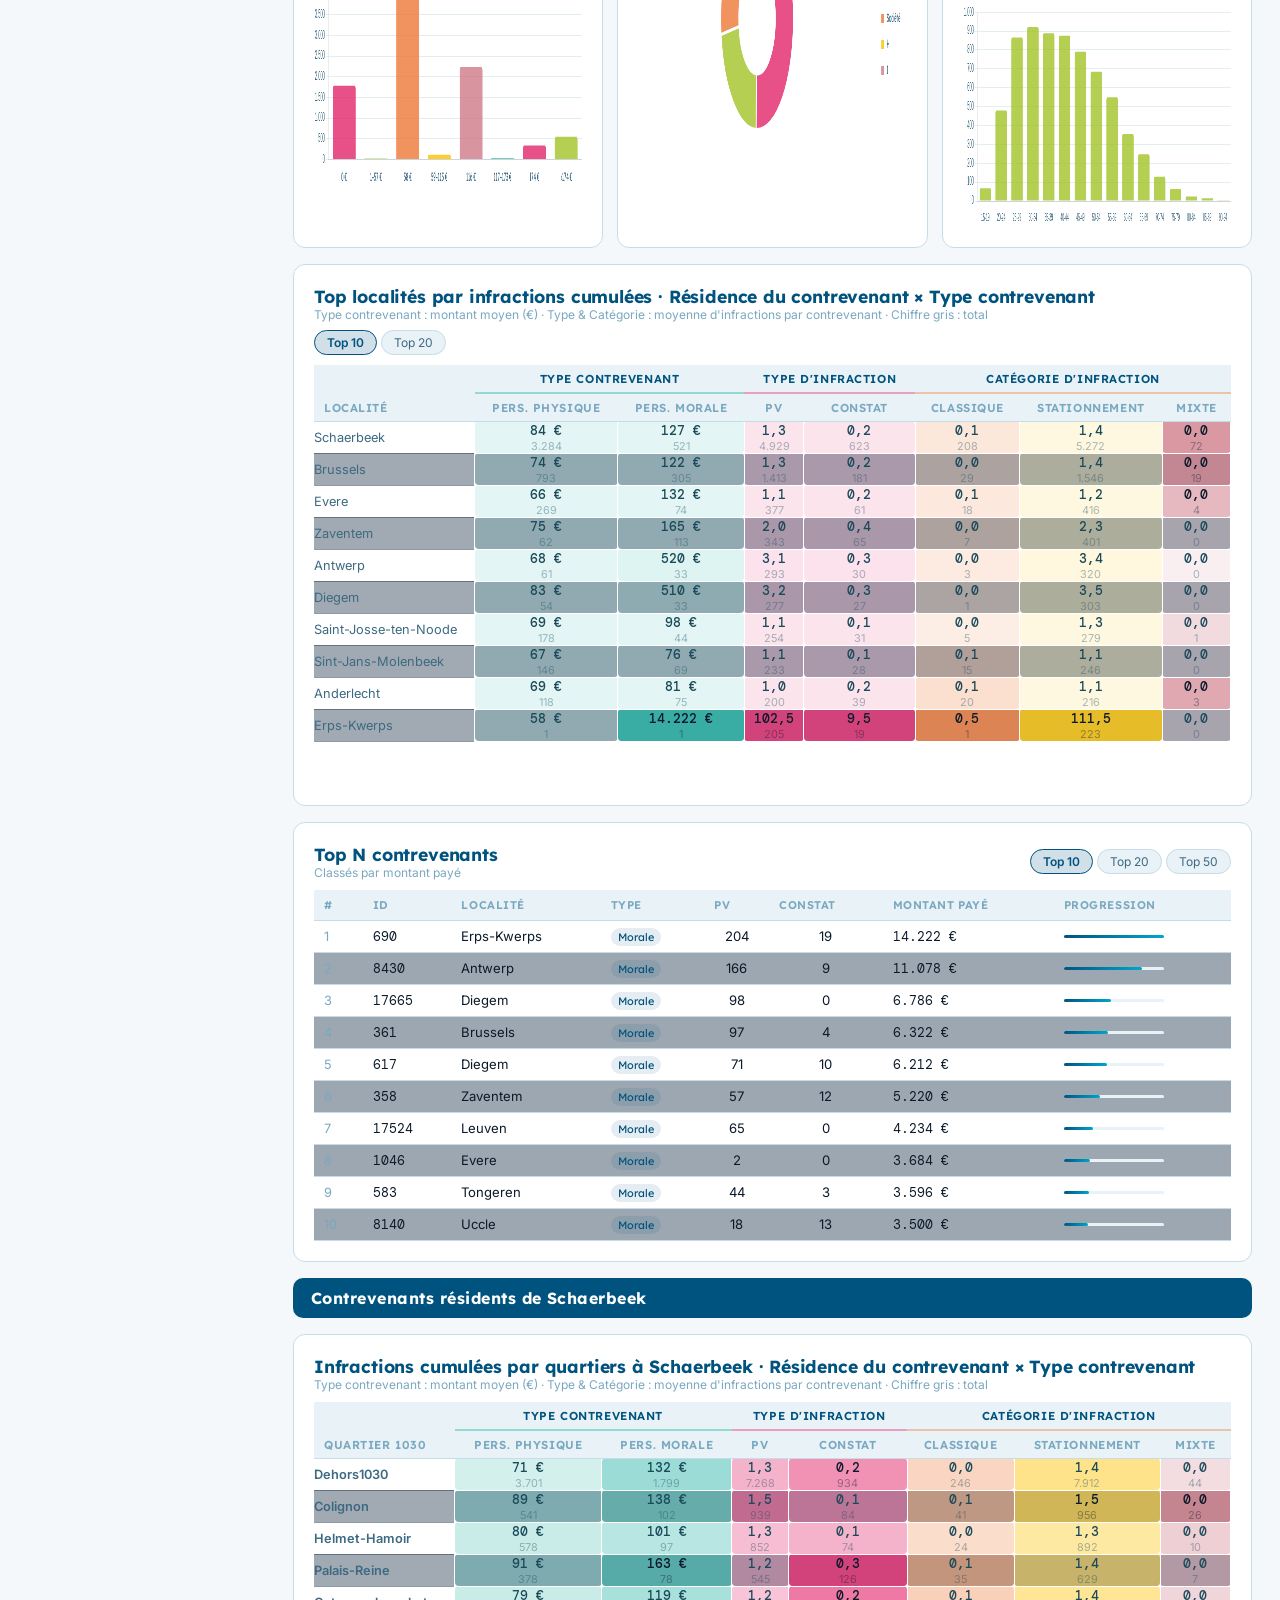
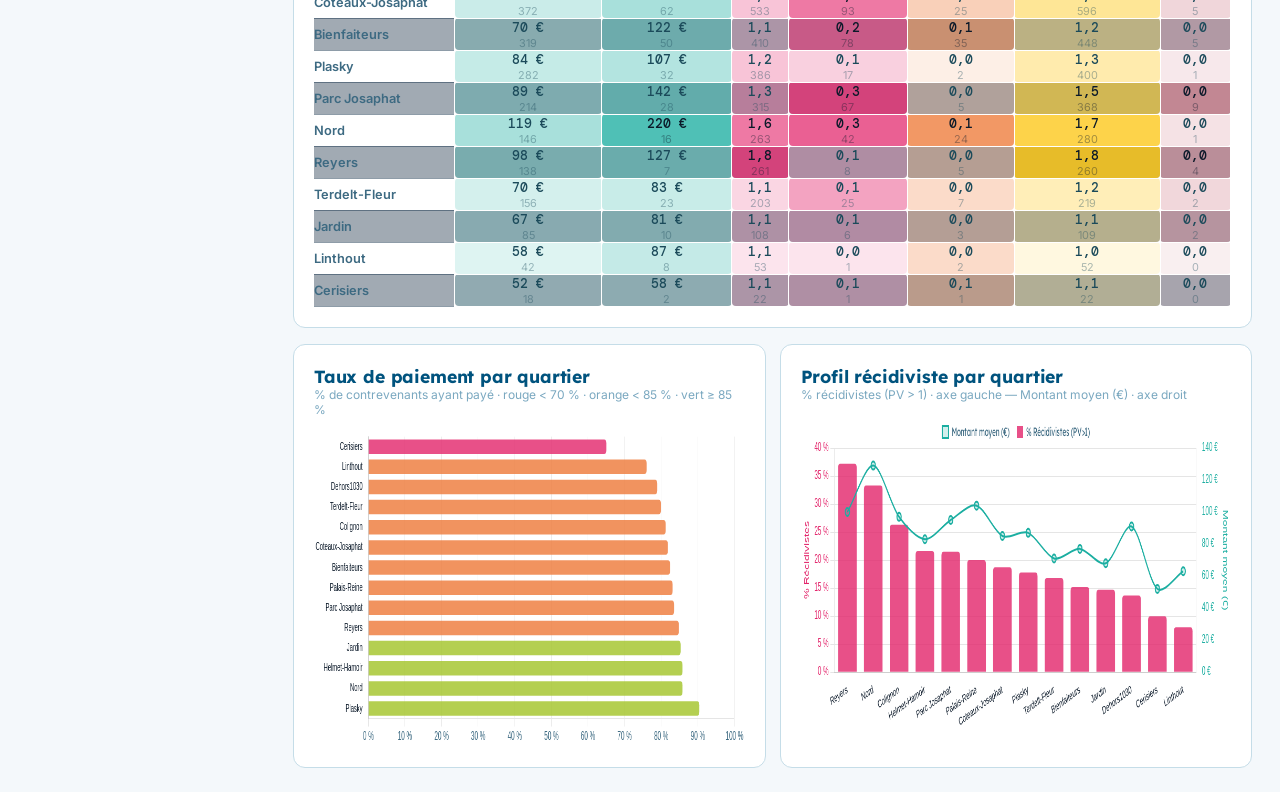
==== commit f70876e6: "Correcciones y actualizaciones. Corrections et mises à jour du dashboard. La base de données a été m" ====
--- a/SAC2024_Charts1030_Contrevenant.html
+++ b/SAC2024_Charts1030_Contrevenant.html
@@ -357,7 +357,7 @@
 </div><!-- /main -->
 </div><!-- /app -->
 
-<script src="data/SAC2024_Contrevenant.js"></script>
+<script src="data/SAC2024_Contrevenant_Data.js"></script>
 <script src="js/dashboard_contrevenant.js"></script>
 </body>
 </html>
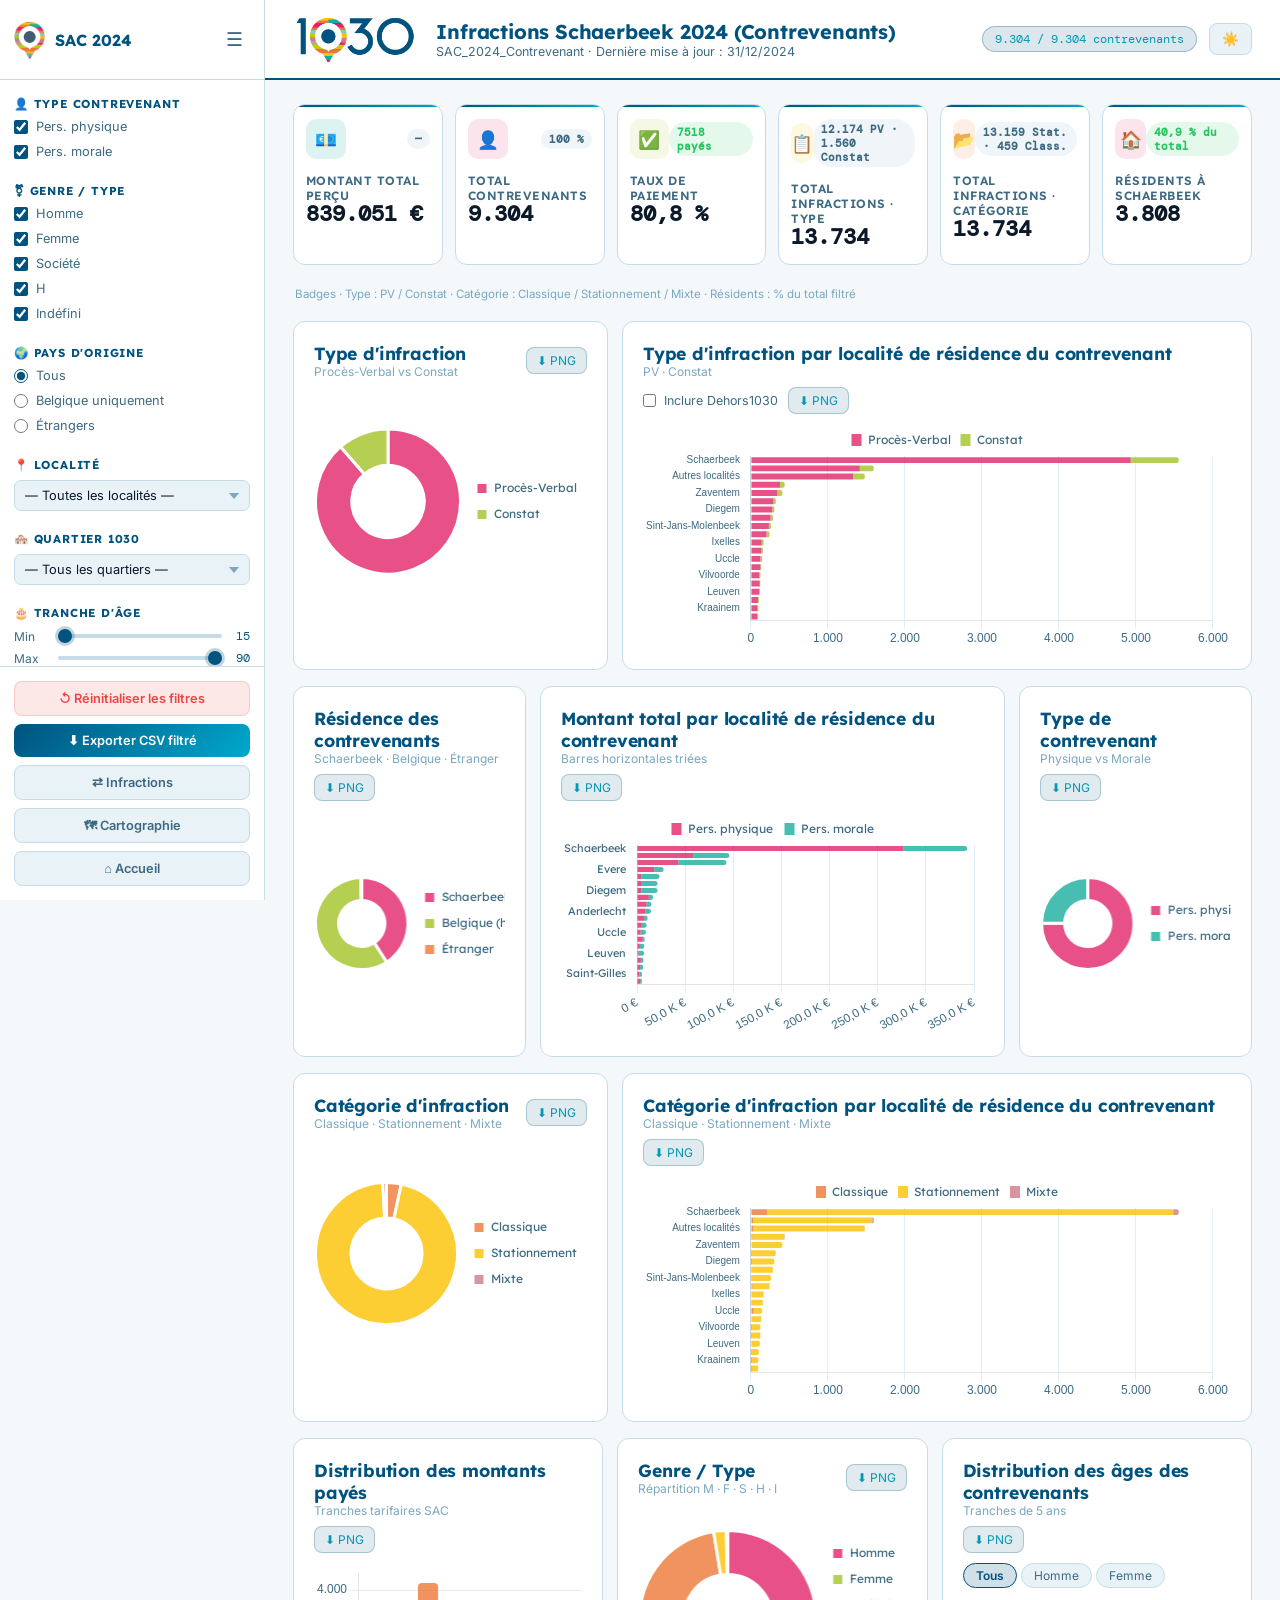
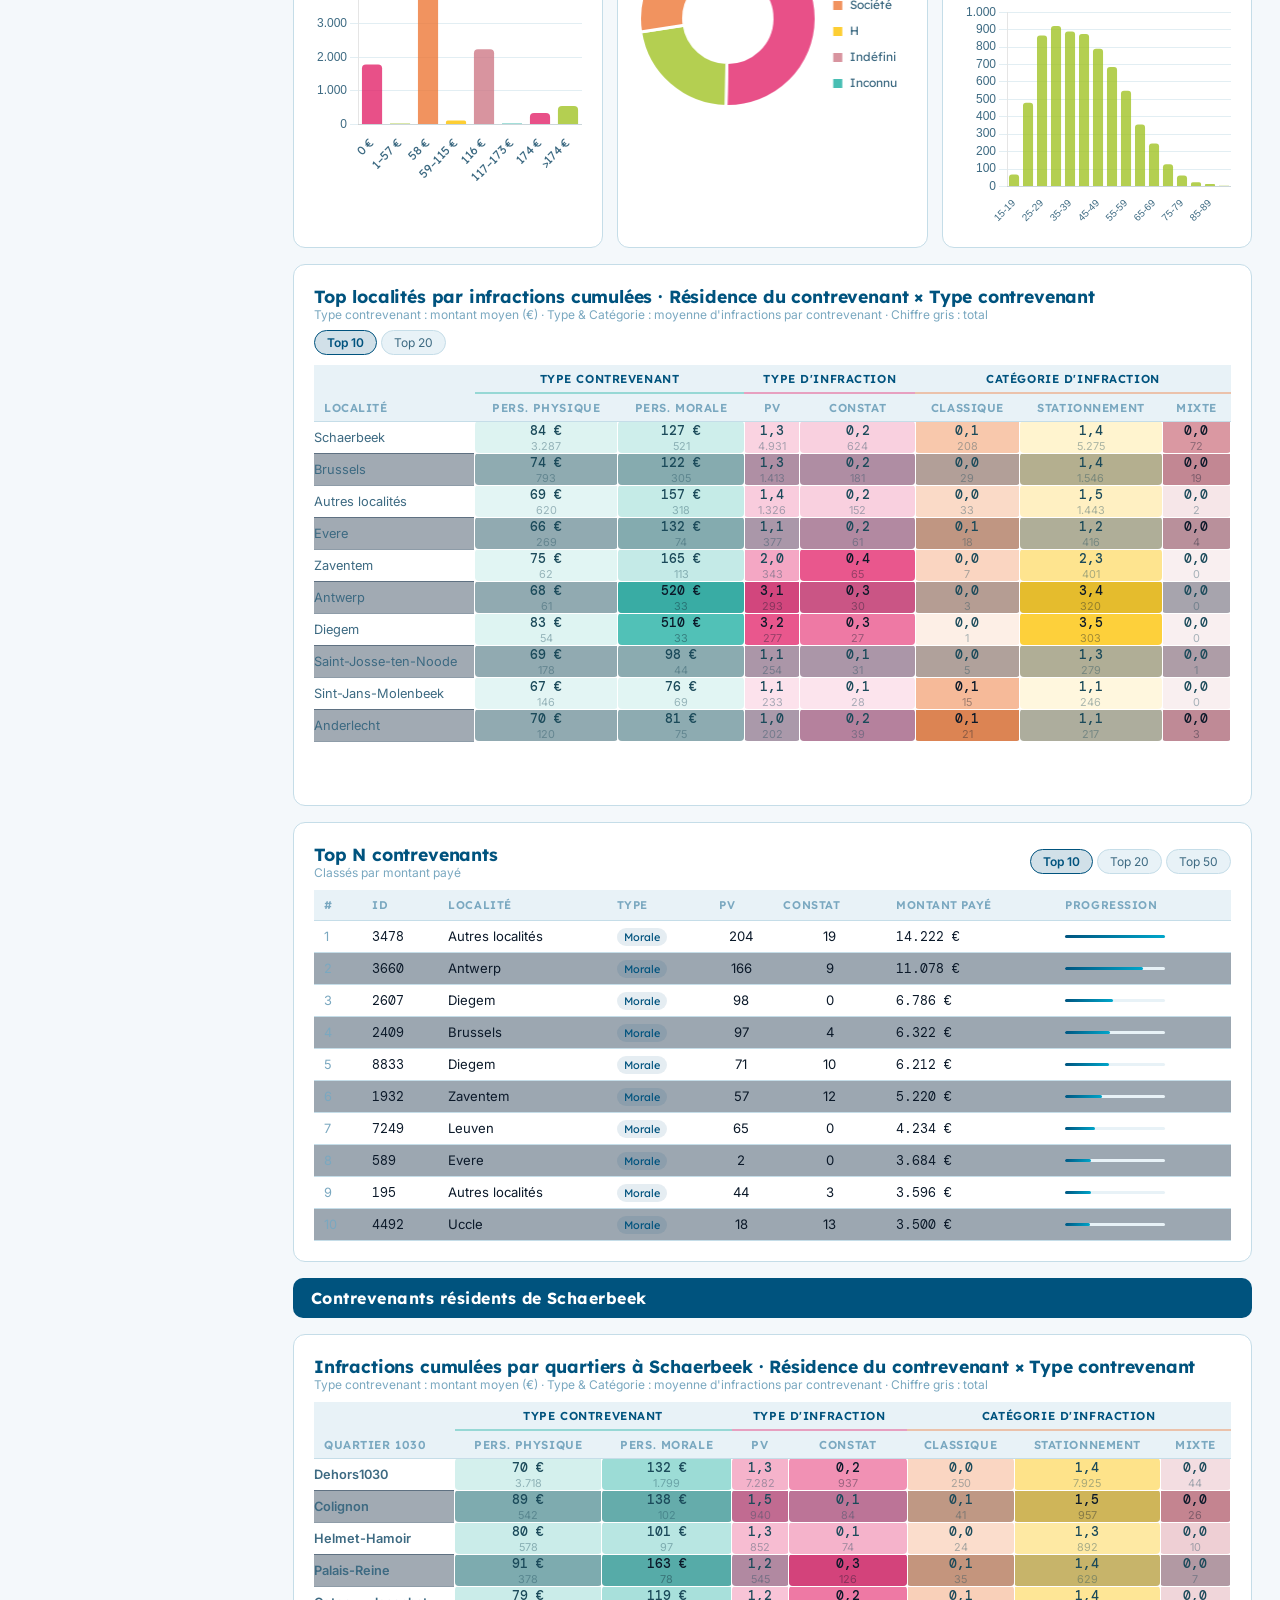
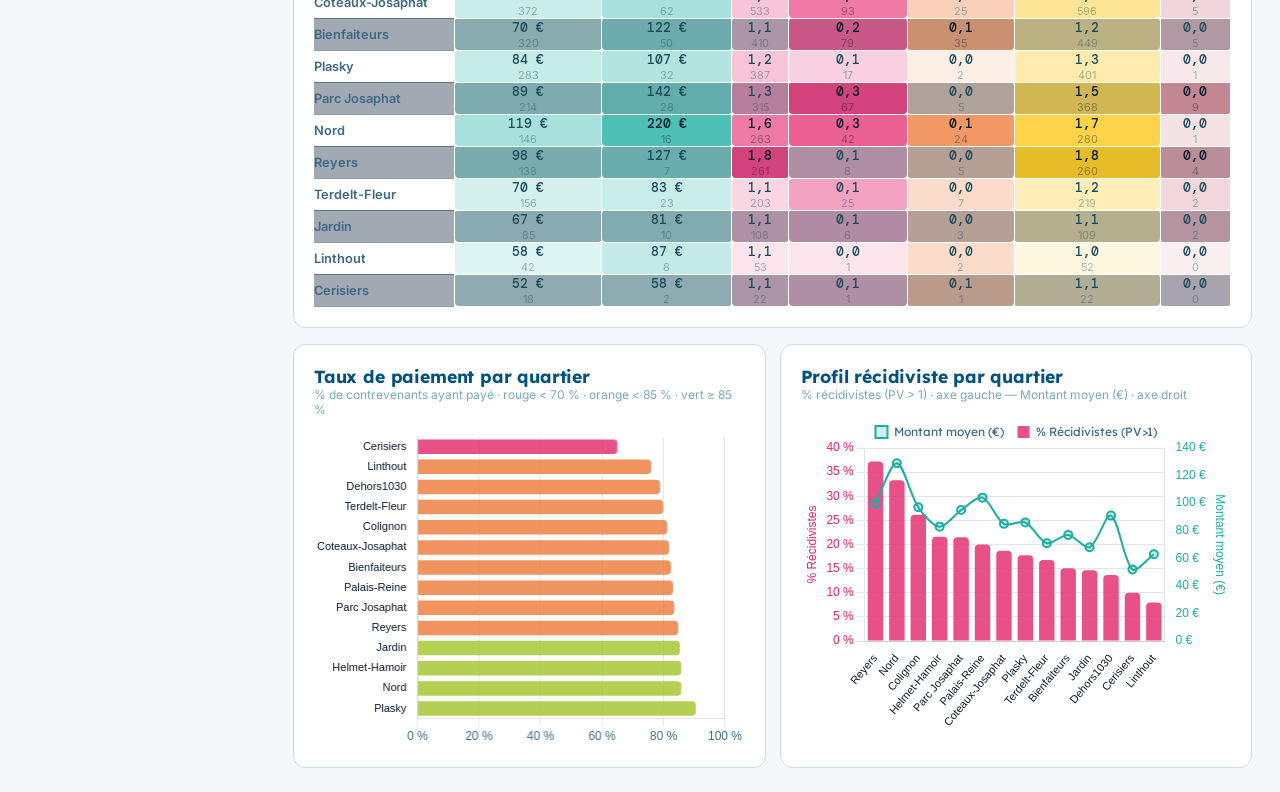
==== commit a392ef55: "SAC 1030 - Administrative sanctions 2024-2025 with block map Rebuilt portal: Infractions and Contrev" ====
--- a/SAC2024_Charts1030_Contrevenant.html
+++ b/SAC2024_Charts1030_Contrevenant.html
@@ -36,11 +36,11 @@
     <div class="sbf">
       <span class="sbf-label">⚧ Genre / Type</span>
       <div class="cbg">
-        <label class="cb-row"><input type="checkbox" class="cbGenre" value="M" checked onchange="onGenreChange()"> Monsieur (M)</label>
-        <label class="cb-row"><input type="checkbox" class="cbGenre" value="F" checked onchange="onGenreChange()"> Madame (F)</label>
-        <label class="cb-row"><input type="checkbox" class="cbGenre" value="S" checked onchange="onGenreChange()"> Société (S)</label>
+        <label class="cb-row"><input type="checkbox" class="cbGenre" value="M" checked onchange="onGenreChange()"> Homme</label>
+        <label class="cb-row"><input type="checkbox" class="cbGenre" value="F" checked onchange="onGenreChange()"> Femme</label>
+        <label class="cb-row"><input type="checkbox" class="cbGenre" value="S" checked onchange="onGenreChange()"> Société</label>
         <label class="cb-row"><input type="checkbox" class="cbGenre" value="H" checked onchange="onGenreChange()"> H</label>
-        <label class="cb-row"><input type="checkbox" class="cbGenre" value="I" checked onchange="onGenreChange()"> I</label>
+        <label class="cb-row"><input type="checkbox" class="cbGenre" value="I" checked onchange="onGenreChange()"> Indéfini</label>
       </div>
     </div>
 
@@ -88,17 +88,17 @@
     <!-- Âge -->
     <div class="sbf">
       <span class="sbf-label">🎂 Tranche d'âge</span>
-      <div class="slr"><label>Min</label><input type="range" id="rAgeMin" min="15" max="94" value="15" oninput="onAgeChange()"><span class="rv" id="ageMinLbl">15</span></div>
-      <div class="slr"><label>Max</label><input type="range" id="rAgeMax" min="15" max="94" value="94" oninput="onAgeChange()"><span class="rv" id="ageMaxLbl">94</span></div>
-      <div class="rl"><span>15</span><span>54</span><span>94</span></div>
+      <div class="slr"><label>Min</label><input type="range" id="rAgeMin" min="15" max="90" value="15" oninput="onAgeChange()"><span class="rv" id="ageMinLbl">15</span></div>
+      <div class="slr"><label>Max</label><input type="range" id="rAgeMax" min="15" max="90" value="90" oninput="onAgeChange()"><span class="rv" id="ageMaxLbl">90</span></div>
+      <div class="rl"><span>15</span><span>52</span><span>90</span></div>
     </div>
 
     <!-- Montant -->
     <div class="sbf">
       <span class="sbf-label">💶 Montant payé (€)</span>
       <div class="slr"><label>Min</label><input type="range" id="rMntMin" min="0" max="14222" value="0" step="10" oninput="onMontantChange()"><span class="rv" id="mntMinLbl">0</span></div>
-      <div class="slr"><label>Max</label><input type="range" id="rMntMax" min="0" max="14222" value="14222" step="10" oninput="onMontantChange()"><span class="rv" id="mntMaxLbl">14 222</span></div>
-      <div class="rl"><span>0 €</span><span>7 111 €</span><span>14 222 €</span></div>
+      <div class="slr"><label>Max</label><input type="range" id="rMntMax" min="0" max="14222" value="14222" step="10" oninput="onMontantChange()"><span class="rv" id="mntMaxLbl">14.222</span></div>
+      <div class="rl"><span>0 €</span><span>7.111 €</span><span>14.222 €</span></div>
     </div>
 
     <!-- Chips filtres actifs -->
@@ -112,6 +112,8 @@
     <button class="sb-btn" onclick="resetAll()">↺ Réinitialiser les filtres</button>
     <button class="sb-btn primary" onclick="exportCSV()">⬇ Exporter CSV filtré</button>
     <a class="bnav" href="SAC2024_Charts1030_Infractions.html">⇄ Infractions</a>
+    <a class="bnav" href="SAC_Carte_Infractions1030.html">🗺 Cartographie</a>
+    <a class="bnav" href="index.html">⌂ Accueil</a>
   </div>
 </aside>
 
@@ -275,7 +277,7 @@
       </div>
       <div class="card">
         <div class="card-hdr">
-          <div><div class="card-title">Genre / Type</div><div class="card-sub">Répartition M · F · S · H</div></div>
+          <div><div class="card-title">Genre / Type</div><div class="card-sub">Répartition M · F · S · H · I</div></div>
           <button class="dl-btn" onclick="dlChart('g2c','genre_type')">⬇ PNG</button>
         </div>
         <div class="chart-wrap" style="height:225px"><canvas id="g2c"></canvas></div>
@@ -287,8 +289,8 @@
         </div>
         <div class="pill-row" style="margin-bottom:4px">
           <button class="pill active" onclick="setG8Pill(this,'Tous')">Tous</button>
-          <button class="pill" onclick="setG8Pill(this,'M')">Monsieur</button>
-          <button class="pill" onclick="setG8Pill(this,'F')">Madame</button>
+          <button class="pill" onclick="setG8Pill(this,'M')">Homme</button>
+          <button class="pill" onclick="setG8Pill(this,'F')">Femme</button>
         </div>
         <div class="chart-wrap" style="height:225px"><canvas id="g8c"></canvas></div>
       </div>
@@ -357,6 +359,7 @@
 </div><!-- /main -->
 </div><!-- /app -->
 
+<script>const SAC_YEAR = 2024;</script>
 <script src="data/SAC2024_Contrevenant_Data.js"></script>
 <script src="js/dashboard_contrevenant.js"></script>
 </body>
